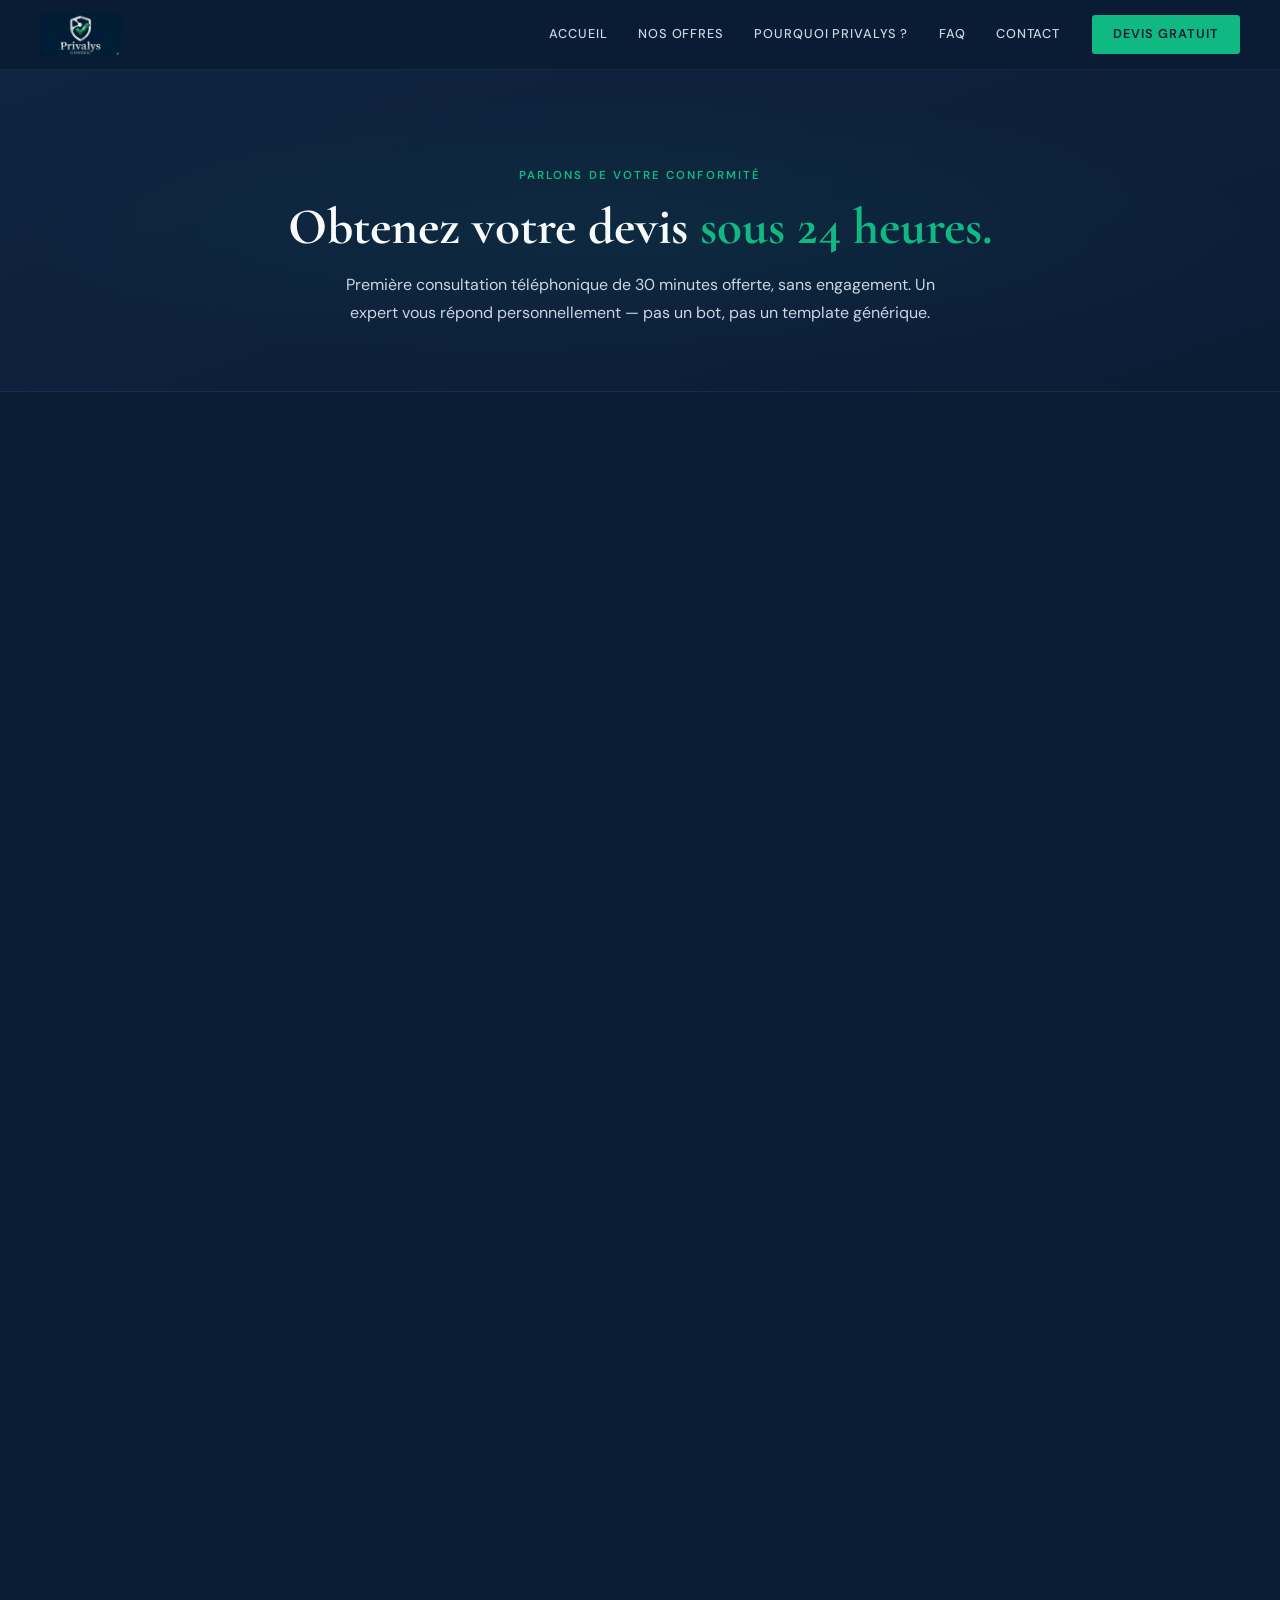
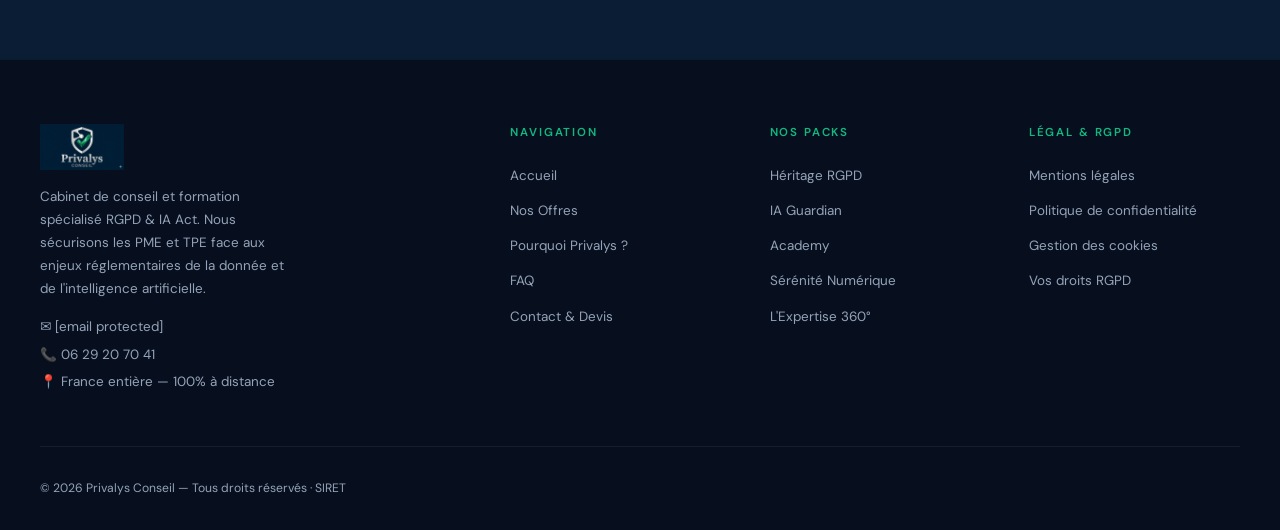
==== contact.html @ f5e41056 "Add files via upload" ====
<!DOCTYPE html>
<html lang="fr">
<head>
<meta charset="UTF-8">
<meta name="viewport" content="width=device-width, initial-scale=1.0">
<title>Contact & Devis — Privalys Conseil</title>
<meta name="description" content="Demandez votre devis RGPD et IA Act. Première consultation de 30 min offerte. Réponse sous 24h. Email : privalys.conseil@gmail.com · Tél : 06 29 20 70 41">
<link rel="stylesheet" href="style.css">
<style>
.contact-body { padding: 4rem 2.5rem 6rem; }
.contact-grid { display: grid; grid-template-columns: 1.3fr 1fr; gap: 5rem; max-width: 1100px; margin: 0 auto; }
.form-box { background: var(--bleu-card); border: 1px solid rgba(203,213,225,0.09); border-radius: var(--r); padding: 2.5rem; }
.form-box h2 { font-family: var(--serif); font-size: 1.55rem; font-weight: 700; color: var(--blanc); margin-bottom: 0.3rem; }
.form-box .sub { font-size: 0.86rem; color: var(--argent); margin-bottom: 2rem; line-height: 1.6; }
.form-grid { display: grid; grid-template-columns: 1fr 1fr; gap: 1rem; }
.form-full { grid-column: 1 / -1; }
.form-submit { width: 100%; margin-top: 1.3rem; padding: 1.05rem; background: var(--emeraude); color: var(--bleu); font-weight: 700; font-size: 0.88rem; letter-spacing: 0.1em; text-transform: uppercase; border-radius: 3px; border: none; cursor: pointer; transition: var(--t); }
.form-submit:hover { background: var(--em-l); transform: translateY(-1px); box-shadow: 0 8px 25px rgba(16,185,129,0.3); }
.form-success { display: none; flex-direction: column; align-items: center; justify-content: center; padding: 3rem 2rem; text-align: center; }
.form-success-ico { font-size: 3rem; margin-bottom: 1rem; }
.form-success h3 { font-family: var(--serif); font-size: 1.5rem; color: var(--blanc); margin-bottom: 0.5rem; }
.form-success p { font-size: 0.9rem; color: var(--argent-l); line-height: 1.7; }
.rgpd-mention { font-size: 0.74rem; color: var(--argent); line-height: 1.6; margin-top: 1rem; }
.rgpd-mention a { color: var(--emeraude); }

.contact-side h3 { font-family: var(--serif); font-size: 1.6rem; font-weight: 700; color: var(--blanc); margin-bottom: 1.8rem; }
.info-item { display: flex; gap: 1rem; align-items: flex-start; padding: 1.3rem 0; border-bottom: 1px solid rgba(203,213,225,0.08); }
.info-item:last-child { border-bottom: none; }
.info-ico { font-size: 1.5rem; flex-shrink: 0; margin-top: 0.1rem; }
.info-h { font-size: 0.76rem; letter-spacing: 0.1em; text-transform: uppercase; color: var(--emeraude); margin-bottom: 0.25rem; font-weight: 600; }
.info-v { font-size: 0.93rem; color: var(--argent-l); }
.info-v a { color: var(--argent-l); transition: color 0.25s; }
.info-v a:hover { color: var(--emeraude); }
.info-note { font-size: 0.78rem; color: var(--argent); margin-top: 0.2rem; }
.engage-list { background: var(--bleu-card); border: 1px solid rgba(16,185,129,0.14); border-radius: var(--r); padding: 1.8rem; margin-top: 2rem; }
.engage-list h4 { font-family: var(--serif); font-size: 1.1rem; font-weight: 700; color: var(--blanc); margin-bottom: 1rem; }
.ei2 { display: flex; align-items: baseline; gap: 0.6rem; font-size: 0.84rem; color: var(--argent-l); margin-bottom: 0.5rem; }
.ei2::before { content: '✓'; color: var(--emeraude); font-weight: 700; flex-shrink: 0; }

.consult-banner { background: linear-gradient(135deg, rgba(16,185,129,0.1), rgba(16,185,129,0.03)); border: 1px solid rgba(16,185,129,0.25); border-radius: var(--r); padding: 1.5rem 2rem; margin-bottom: 2.5rem; display: flex; align-items: center; gap: 1.2rem; }
.consult-banner-ico { font-size: 2rem; flex-shrink: 0; }
.consult-banner-text h4 { font-family: var(--serif); font-size: 1.1rem; font-weight: 700; color: var(--blanc); margin-bottom: 0.2rem; }
.consult-banner-text p { font-size: 0.84rem; color: var(--argent-l); }

@media (max-width: 900px) {
  .contact-grid { grid-template-columns: 1fr; gap: 3rem; }
  .form-grid { grid-template-columns: 1fr; }
}
</style>
</head>
<body>
<!-- NAV SNIPPET — included by reference in each page -->
<nav id="mainNav">
  <div class="nav-inner">
    <a href="index.html" class="nav-logo">
      <img src="[data-uri]" alt="Privalys Conseil">
    </a>
    <div class="nav-links">
      <a href="index.html" class="nav-link">Accueil</a>
      <a href="offres.html" class="nav-link">Nos Offres</a>
      <a href="pourquoi.html" class="nav-link">Pourquoi Privalys ?</a>
      <a href="faq.html" class="nav-link">FAQ</a>
      <a href="contact.html" class="nav-link">Contact</a>
      <a href="contact.html" class="nav-cta">Devis gratuit</a>
    </div>
    <div class="hamburger" id="hamburger">
      <span></span><span></span><span></span>
    </div>
  </div>
</nav>
<div class="mobile-menu" id="mobileMenu">
  <a href="index.html">Accueil</a>
  <a href="offres.html">Nos Offres</a>
  <a href="pourquoi.html">Pourquoi Privalys ?</a>
  <a href="faq.html">FAQ</a>
  <a href="contact.html">Contact & Devis</a>
</div>
<div class="pt-nav">
<div class="page-hero">
  <div class="wrap">
    <p class="lbl">Parlons de votre conformité</p>
    <h1>Obtenez votre devis<span class="em"> sous 24 heures.</span></h1>
    <p>Première consultation téléphonique de 30 minutes offerte, sans engagement. Un expert vous répond personnellement — pas un bot, pas un template générique.</p>
  </div>
</div>

<div class="contact-body">
  <div class="contact-grid">

    <div class="reveal-left">
      <div class="consult-banner">
        <div class="consult-banner-ico">🎁</div>
        <div class="consult-banner-text">
          <h4>Consultation de 30 min offerte</h4>
          <p>Pour toute demande de devis, un expert vous rappelle gratuitement pour cadrer votre situation et vous orienter vers la solution adaptée.</p>
        </div>
      </div>
      <div class="form-box">
        <h2>Votre demande</h2>
        <p class="sub">Tous les champs sont confidentiels. Vos données ne sont utilisées qu'à des fins de réponse à votre demande et ne sont jamais revendues.</p>
        <form id="contactForm" onsubmit="submitContact(event)">
          <div class="form-grid">
            <div class="fg">
              <label>Prénom *</label>
              <input type="text" name="prenom" placeholder="Jean" required>
            </div>
            <div class="fg">
              <label>Nom *</label>
              <input type="text" name="nom" placeholder="Dupont" required>
            </div>
            <div class="fg">
              <label>Email professionnel *</label>
              <input type="email" name="email" placeholder="j.dupont@societe.fr" required>
            </div>
            <div class="fg">
              <label>Téléphone</label>
              <input type="tel" name="tel" placeholder="06 XX XX XX XX">
            </div>
            <div class="fg">
              <label>Nom de l'entreprise *</label>
              <input type="text" name="entreprise" placeholder="Ma Société SAS" required>
            </div>
            <div class="fg">
              <label>Effectif</label>
              <select name="effectif">
                <option value="">— Sélectionner</option>
                <option>1 à 5 salariés</option>
                <option>6 à 10 salariés</option>
                <option>11 à 15 salariés</option>
                <option>Plus de 15 salariés</option>
              </select>
            </div>
            <div class="fg">
              <label>Secteur d'activité</label>
              <select name="secteur">
                <option value="">— Sélectionner</option>
                <option>Commerce / Distribution</option>
                <option>Services aux entreprises</option>
                <option>Santé / Médico-social</option>
                <option>Immobilier</option>
                <option>RH / Recrutement</option>
                <option>Marketing / Communication</option>
                <option>Technologie / Numérique</option>
                <option>Autre</option>
              </select>
            </div>
            <div class="fg">
              <label>Objet de la demande</label>
              <select name="objet">
                <option value="">— Sélectionner</option>
                <option>Demande de devis</option>
                <option>Consultation de 30 min</option>
                <option>Renseignements généraux</option>
                <option>Urgence réglementaire</option>
              </select>
            </div>
            <div class="fg form-full">
              <label>Pack souhaité</label>
              <select name="pack">
                <option value="">— Je ne suis pas encore sûr (utiliser le quiz sur l'accueil)</option>
                <option>Héritage RGPD (Solo)</option>
                <option>IA Guardian (Solo)</option>
                <option>Academy Formation (Solo)</option>
                <option>Sérénité Numérique (Duo RGPD+IA)</option>
                <option>Propulsion Sécurisée (Duo IA+Formation)</option>
                <option>Conformité Totale (Duo RGPD+Formation)</option>
                <option>L'Expertise 360° (Trio complet)</option>
              </select>
            </div>
            <div class="fg form-full">
              <label>Votre situation en quelques mots</label>
              <textarea name="message" placeholder="Ex : Nous utilisons ChatGPT dans notre équipe commerciale depuis 6 mois. Nous avons reçu une demande d'accès RGPD d'un client et nous ne savons pas comment y répondre. Notre registre des traitements est incomplet..."></textarea>
            </div>
          </div>
          <button type="submit" class="form-submit">Envoyer ma demande →</button>
          <p class="rgpd-mention">En soumettant ce formulaire, vous acceptez que Privalys Conseil traite vos données personnelles dans le seul but de vous répondre. Conformément au RGPD, vous disposez d'un droit d'accès, de rectification et d'effacement. Pour en savoir plus : <a href="confidentialite.html">Politique de confidentialité</a>.</p>
        </form>
        <div class="form-success" id="formSuccess">
          <div class="form-success-ico">✅</div>
          <h3>Message envoyé !</h3>
          <p>Votre demande a bien été transmise à notre équipe.<br>Nous vous répondons sous <strong>24 heures ouvrées</strong>.</p>
        </div>
      </div>
    </div>

    <div class="contact-side reveal-right">
      <h3>Nous contacter directement</h3>
      <div class="info-item">
        <span class="info-ico">📧</span>
        <div>
          <p class="info-h">Email</p>
          <p class="info-v"><a href="/cdn-cgi/l/email-protection#2b5b59425d4a47525805484445584e42476b4c464a424705484446"><span class="__cf_email__" data-cfemail="d7a7a5bea1b6bbaea4f9b4b8b9a4b2bebb97b0bab6bebbf9b4b8ba">[email&#160;protected]</span></a></p>
          <p class="info-note">Réponse garantie sous 24h ouvrées</p>
        </div>
      </div>
      <div class="info-item">
        <span class="info-ico">📞</span>
        <div>
          <p class="info-h">Téléphone & WhatsApp</p>
          <p class="info-v"><a href="tel:+33629207041">06 29 20 70 41</a></p>
          <p class="info-note">Lundi – Vendredi · 9h00 – 18h30</p>
        </div>
      </div>
      <div class="info-item">
        <span class="info-ico">🎁</span>
        <div>
          <p class="info-h">Consultation offerte</p>
          <p class="info-v">30 minutes d'échange téléphonique offert pour toute demande de devis</p>
        </div>
      </div>
      <div class="info-item">
        <span class="info-ico">🌍</span>
        <div>
          <p class="info-h">Zone d'intervention</p>
          <p class="info-v">100% à distance · Toute la France</p>
          <p class="info-note">Aucun déplacement requis</p>
        </div>
      </div>
      <div class="engage-list">
        <h4>Nos engagements</h4>
        <div class="ei2">Réponse personnalisée sous 24h ouvrées</div>
        <div class="ei2">Devis clair et détaillé, sans engagement</div>
        <div class="ei2">Aucune revente de vos données</div>
        <div class="ei2">Confidentialité absolue de vos échanges</div>
        <div class="ei2">Un seul interlocuteur expert dédié</div>
        <div class="ei2">Pas de relance commerciale non sollicitée</div>
      </div>
    </div>

  </div>
</div>
</div>
<!-- FOOTER SNIPPET -->
<footer>
  <div class="footer-grid">
    <div class="footer-brand">
      <img src="[data-uri]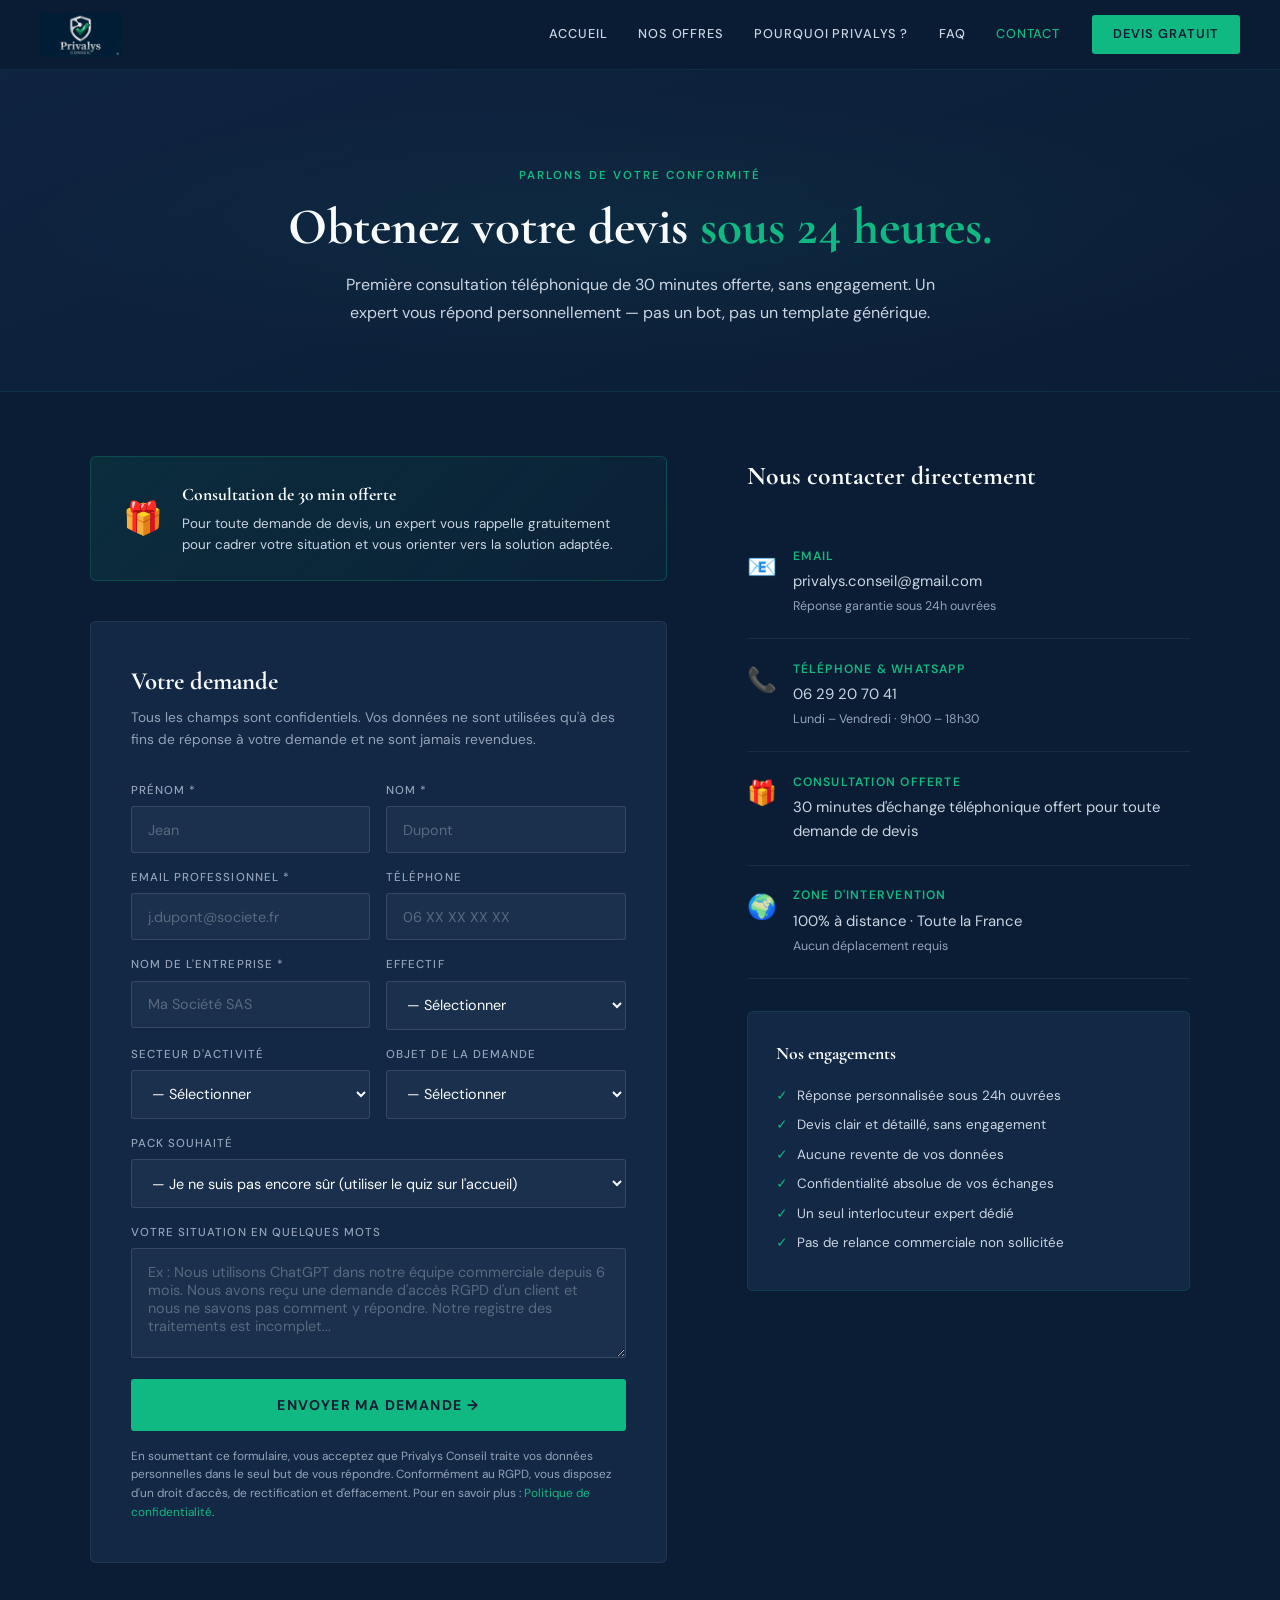
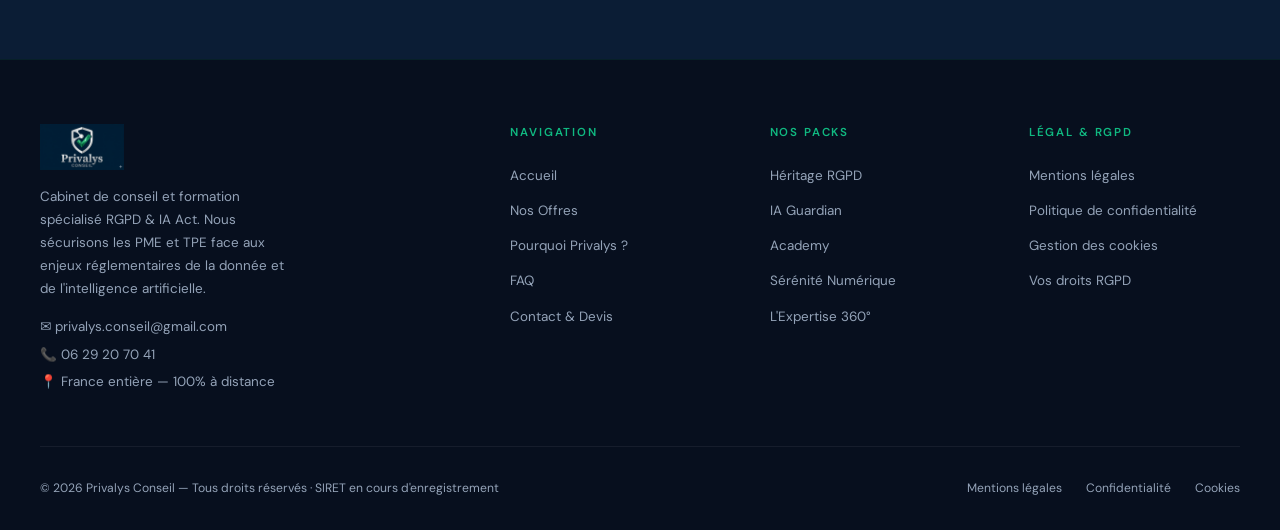
